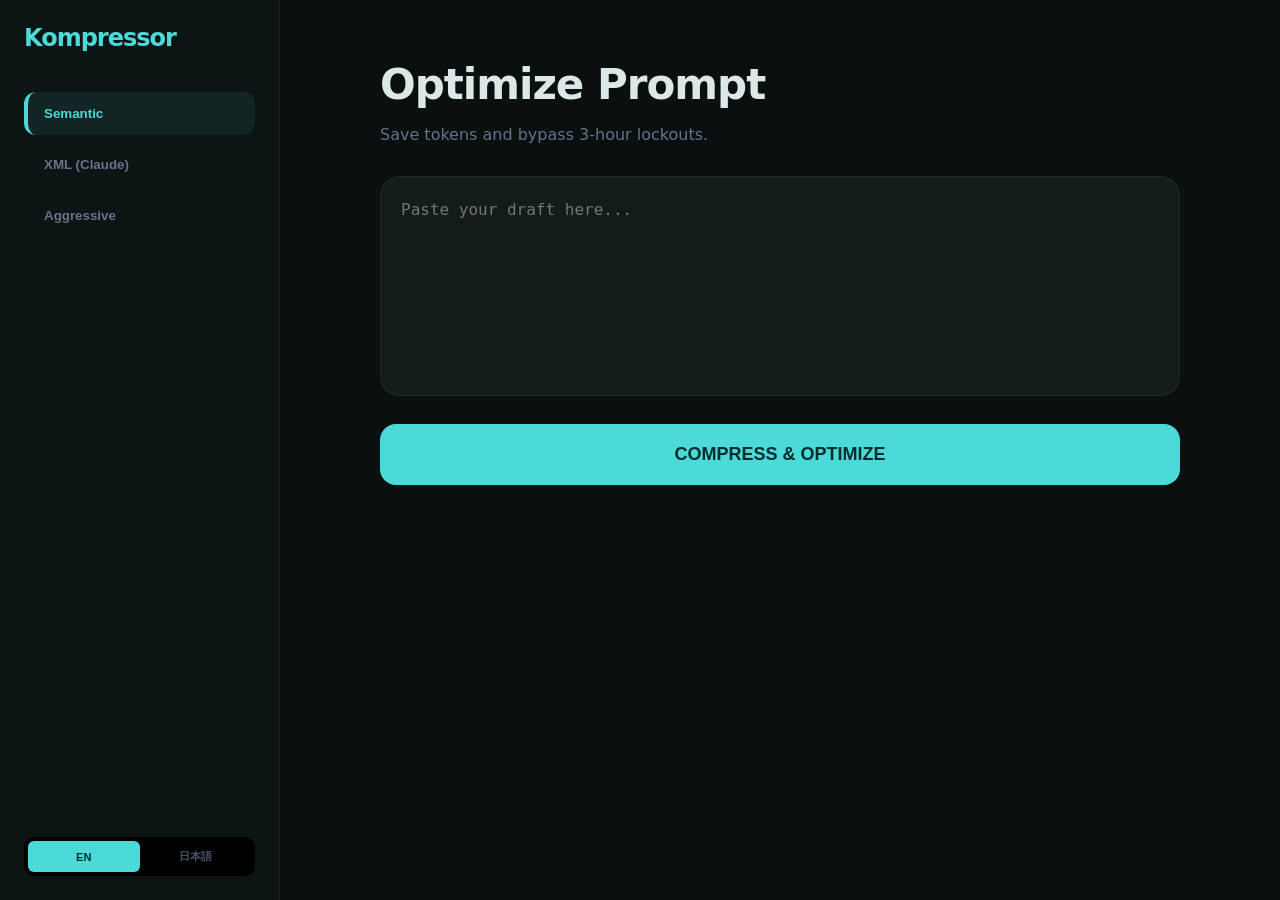
==== index.html @ afa5589b "Update index.html" ====
<!DOCTYPE html>
<html lang="en">
<head>
    <meta charset="utf-8">
    <meta name="viewport" content="width=device-width, initial-scale=1.0">
    <title>Kompressor v4.0 | Zero-Token Engine</title>
    <style>
        :root { --accent: #4bdad8; --bg: #0a0f0f; --card: #0d1414; --text: #dce8e7; }
        body { margin: 0; font-family: 'Inter', system-ui, sans-serif; background: var(--bg); color: var(--text); display: flex; height: 100vh; overflow: hidden; }
        
        /* Sidebar & Navigation */
        aside { width: 280px; background: var(--card); border-right: 1px solid #ffffff10; display: flex; flex-direction: column; padding: 24px; box-sizing: border-box; }
        .logo { font-size: 24px; font-weight: 900; color: var(--accent); letter-spacing: -1px; margin-bottom: 40px; }
        .nav-group { flex-grow: 1; display: flex; flex-direction: column; gap: 8px; }
        .btn { background: transparent; border: none; color: #64748b; padding: 14px 16px; text-align: left; border-radius: 12px; font-weight: 600; cursor: pointer; transition: 0.2s; border-left: 4px solid transparent; display: flex; align-items: center; gap: 10px; }
        .btn:hover { background: #ffffff05; }
        .btn.active { background: #4bdad815; color: var(--accent); border-left-color: var(--accent); }
        
        /* Language Toggle */
        .lang-switch { display: flex; background: #000; padding: 4px; border-radius: 10px; margin-top: auto; }
        .l-btn { flex: 1; border: none; background: transparent; color: #475569; padding: 8px; border-radius: 6px; font-size: 11px; font-weight: 800; cursor: pointer; }
        .l-btn.active { background: var(--accent); color: #002d2d; }

        /* Main Workspace */
        main { flex-grow: 1; padding: 60px; overflow-y: auto; display: flex; flex-direction: column; align-items: center; }
        .container { width: 100%; max-width: 800px; }
        h1 { font-size: 42px; font-weight: 800; margin: 0 0 8px 0; letter-spacing: -1px; }
        p { color: #64748b; margin-bottom: 32px; font-weight: 500; }
        
        textarea { width: 100%; height: 220px; background: #131b1b; border: 1px solid #ffffff10; border-radius: 20px; padding: 20px; color: #fff; font-size: 16px; line-height: 1.6; outline: none; transition: 0.3s; box-sizing: border-box; resize: none; }
        textarea:focus { border-color: var(--accent); box-shadow: 0 0 0 4px #4bdad810; }
        
        .action-btn { width: 100%; background: var(--accent); color: #002d2d; border: none; padding: 20px; border-radius: 16px; font-size: 18px; font-weight: 800; cursor: pointer; margin-top: 24px; transition: 0.2s; }
        .action-btn:hover { transform: translateY(-2px); filter: brightness(1.1); }
        .action-btn:active { transform: translateY(0); }

        /* Results Area */
        #result-area { margin-top: 40px; display: none; width: 100%; }
        .output-box { background: #ffffff05; border: 1px solid #4bdad830; padding: 24px; border-radius: 20px; color: #bbf6f5; font-size: 16px; white-space: pre-wrap; line-height: 1.6; margin-bottom: 24px; }
        .stats-grid { display: grid; grid-template-columns: 1fr 1fr; gap: 16px; }
        .stat-card { background: #ffffff03; border: 1px solid #ffffff05; padding: 20px; border-radius: 16px; text-align: center; }
        .stat-label { display: block; font-size: 10px; font-weight: 800; color: #475569; margin-bottom: 4px; text-transform: uppercase; letter-spacing: 1px; }
        .stat-val { font-size: 24px; font-weight: 700; }
    </style>
</head>
<body>

    <aside>
        <div class="logo">Kompressor</div>
        <nav class="nav-group">
            <button class="btn active" onclick="setMode('semantic', this)" id="btn-sem">Semantic</button>
            <button class="btn" onclick="setMode('xml', this)" id="btn-xml">XML (Claude)</button>
            <button class="btn" onclick="setMode('aggressive', this)" id="btn-agg">Aggressive</button>
        </nav>
        
        <div class="lang-switch">
            <button class="l-btn active" onclick="setLang('en', this)">EN</button>
            <button class="l-btn" onclick="setLang('ja', this)">日本語</button>
        </div>
    </aside>

    <main>
        <div class="container">
            <h1 id="ui-title">Optimize Prompt</h1>
            <p id="ui-sub">Save tokens and bypass 3-hour lockouts.</p>
            
            <textarea id="input" placeholder="Paste your draft here..."></textarea>
            
            <button class="action-btn" onclick="process()" id="ui-btn">COMPRESS & OPTIMIZE</button>

            <div id="result-area">
                <div class="output-box" id="output"></div>
                <div class="stats-grid">
                    <div class="stat-card">
                        <span class="stat-label" id="ui-s1">Original Chars</span>
                        <div class="stat-val" id="v-old">0</div>
                    </div>
                    <div class="stat-card">
                        <span class="stat-label" id="ui-s2">Compressed</span>
                        <div class="stat-val" id="v-new" style="color:var(--accent)">0</div>
                    </div>
                </div>
            </div>
        </div>
    </main>

    <script>
        let currentMode = 'semantic';
        let currentLang = 'en';

        const i18n = {
            en: { title: "Optimize Prompt", sub: "Save tokens and bypass 3-hour lockouts.", btn: "COMPRESS & OPTIMIZE", s1: "Original", s2: "Compressed" },
            ja: { title: "プロンプト最適化", sub: "トークンを節約し、3時間制限を回避。", btn: "圧縮して実行", s1: "元サイズ", s2: "圧縮後" }
        };

        function setMode(m, el) {
            currentMode = m;
            document.querySelectorAll('.btn').forEach(b => b.classList.remove('active'));
            el.classList.add('active');
        }

        function setLang(l, el) {
            currentLang = l;
            document.querySelectorAll('.l-btn').forEach(b => b.classList.remove('active'));
            el.classList.add('active');
            
            document.getElementById('ui-title').innerText = i18n[l].title;
            document.getElementById('ui-sub').innerText = i18n[l].sub;
            document.getElementById('ui-btn').innerText = i18n[l].btn;
            document.getElementById('ui-s1').innerText = i18n[l].s1;
            document.getElementById('ui-s2').innerText = i18n[l].s2;
        }

        function process() {
    const raw = document.getElementById('input').value;
    if(!raw) return;
    
    let res = raw;

    if(currentMode === 'aggressive') {
        // Step 1: Remove social 'fluff' and filler phrases
        res = res.replace(/could you please|can you please|i was wondering if|i would like to|give suggestions on what we could add too|i want you to/gi, "");
        
        // Step 2: Remove common stop-words that don't change meaning
        res = res.replace(/\b(the|a|an|is|are|of|to|that|it|its|so|very)\b/gi, "");
        
        // Step 3: Clean up extra spaces and newlines
        res = res.replace(/\s\s+/g, ' ').trim();
    } 
    else if(currentMode === 'xml') {
        res = `<ctx>${res.trim()}</ctx>\n<tsk>Act</tsk>`;
    } 
    else {
        // Semantic: Only add a small header if it helps clarify
        res = `TASK: ${res.trim()}`;
    }

    // Update UI
    document.getElementById('output').innerText = res;
    document.getElementById('v-old').innerText = raw.length;
    document.getElementById('v-new').innerText = res.length;
    document.getElementById('result-area').style.display = 'block';
}
            document.getElementById('output').innerText = res;
            document.getElementById('v-old').innerText = input.length;
            document.getElementById('v-new').innerText = res.length;
            document.getElementById('result-area').style.display = 'block';
        }
    </script>
</body>
</html>
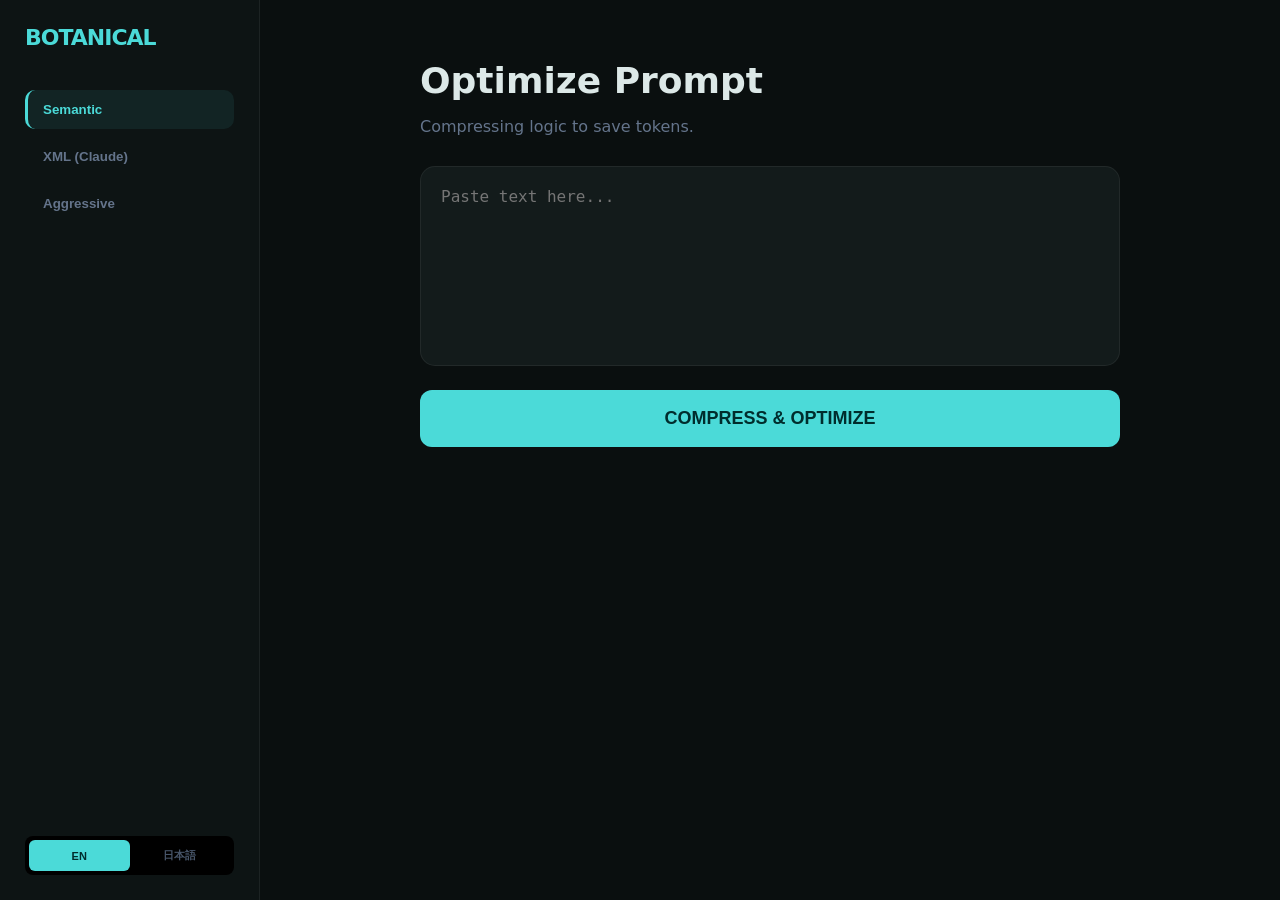
==== commit 0633e69c: "Update index.html" ====
--- a/index.html
+++ b/index.html
@@ -3,81 +3,76 @@
 <head>
     <meta charset="utf-8">
     <meta name="viewport" content="width=device-width, initial-scale=1.0">
-    <title>Kompressor v4.0 | Zero-Token Engine</title>
+    <title>Botanical v5.0 | Final Audit</title>
     <style>
-        :root { --accent: #4bdad8; --bg: #0a0f0f; --card: #0d1414; --text: #dce8e7; }
-        body { margin: 0; font-family: 'Inter', system-ui, sans-serif; background: var(--bg); color: var(--text); display: flex; height: 100vh; overflow: hidden; }
+        :root { --teal: #4bdad8; --bg: #0a0f0f; --card: #0d1414; --text: #dce8e7; }
+        body { margin: 0; font-family: system-ui, -apple-system, sans-serif; background: var(--bg); color: var(--text); display: flex; height: 100vh; }
         
-        /* Sidebar & Navigation */
-        aside { width: 280px; background: var(--card); border-right: 1px solid #ffffff10; display: flex; flex-direction: column; padding: 24px; box-sizing: border-box; }
-        .logo { font-size: 24px; font-weight: 900; color: var(--accent); letter-spacing: -1px; margin-bottom: 40px; }
-        .nav-group { flex-grow: 1; display: flex; flex-direction: column; gap: 8px; }
-        .btn { background: transparent; border: none; color: #64748b; padding: 14px 16px; text-align: left; border-radius: 12px; font-weight: 600; cursor: pointer; transition: 0.2s; border-left: 4px solid transparent; display: flex; align-items: center; gap: 10px; }
-        .btn:hover { background: #ffffff05; }
-        .btn.active { background: #4bdad815; color: var(--accent); border-left-color: var(--accent); }
+        /* Sidebar Navigation */
+        aside { width: 260px; background: var(--card); border-right: 1px solid #ffffff10; display: flex; flex-direction: column; padding: 25px; box-sizing: border-box; }
+        .logo { font-size: 22px; font-weight: 900; color: var(--teal); margin-bottom: 40px; letter-spacing: -1px; }
         
-        /* Language Toggle */
-        .lang-switch { display: flex; background: #000; padding: 4px; border-radius: 10px; margin-top: auto; }
-        .l-btn { flex: 1; border: none; background: transparent; color: #475569; padding: 8px; border-radius: 6px; font-size: 11px; font-weight: 800; cursor: pointer; }
-        .l-btn.active { background: var(--accent); color: #002d2d; }
+        .nav-btn { background: none; border: none; color: #64748b; padding: 12px 15px; text-align: left; width: 100%; border-radius: 10px; cursor: pointer; font-weight: 600; margin-bottom: 8px; border-left: 3px solid transparent; transition: 0.2s; }
+        .nav-btn.active { background: #4bdad815; color: var(--teal); border-left-color: var(--teal); }
 
-        /* Main Workspace */
-        main { flex-grow: 1; padding: 60px; overflow-y: auto; display: flex; flex-direction: column; align-items: center; }
-        .container { width: 100%; max-width: 800px; }
-        h1 { font-size: 42px; font-weight: 800; margin: 0 0 8px 0; letter-spacing: -1px; }
-        p { color: #64748b; margin-bottom: 32px; font-weight: 500; }
+        .lang-box { display: flex; background: #000; padding: 4px; border-radius: 8px; margin-top: auto; }
+        .l-btn { flex: 1; background: none; border: none; color: #475569; padding: 8px; border-radius: 6px; font-size: 11px; font-weight: 800; cursor: pointer; }
+        .l-btn.active { background: var(--teal); color: #002d2d; }
+
+        /* Workspace */
+        main { flex-grow: 1; padding: 60px; display: flex; flex-direction: column; align-items: center; overflow-y: auto; }
+        .container { width: 100%; max-width: 700px; }
+        h1 { font-size: 36px; font-weight: 800; margin: 0 0 10px; }
+        p { color: #64748b; margin-bottom: 30px; }
         
-        textarea { width: 100%; height: 220px; background: #131b1b; border: 1px solid #ffffff10; border-radius: 20px; padding: 20px; color: #fff; font-size: 16px; line-height: 1.6; outline: none; transition: 0.3s; box-sizing: border-box; resize: none; }
-        textarea:focus { border-color: var(--accent); box-shadow: 0 0 0 4px #4bdad810; }
+        textarea { width: 100%; height: 200px; background: #131b1b; border: 1px solid #ffffff10; border-radius: 15px; padding: 20px; color: #fff; font-size: 16px; outline: none; box-sizing: border-box; resize: none; }
+        textarea:focus { border-color: var(--teal); }
         
-        .action-btn { width: 100%; background: var(--accent); color: #002d2d; border: none; padding: 20px; border-radius: 16px; font-size: 18px; font-weight: 800; cursor: pointer; margin-top: 24px; transition: 0.2s; }
-        .action-btn:hover { transform: translateY(-2px); filter: brightness(1.1); }
-        .action-btn:active { transform: translateY(0); }
+        .go-btn { width: 100%; background: var(--teal); color: #002d2d; border: none; padding: 18px; border-radius: 12px; font-size: 18px; font-weight: 800; cursor: pointer; margin-top: 20px; }
 
         /* Results Area */
-        #result-area { margin-top: 40px; display: none; width: 100%; }
-        .output-box { background: #ffffff05; border: 1px solid #4bdad830; padding: 24px; border-radius: 20px; color: #bbf6f5; font-size: 16px; white-space: pre-wrap; line-height: 1.6; margin-bottom: 24px; }
-        .stats-grid { display: grid; grid-template-columns: 1fr 1fr; gap: 16px; }
-        .stat-card { background: #ffffff03; border: 1px solid #ffffff05; padding: 20px; border-radius: 16px; text-align: center; }
-        .stat-label { display: block; font-size: 10px; font-weight: 800; color: #475569; margin-bottom: 4px; text-transform: uppercase; letter-spacing: 1px; }
-        .stat-val { font-size: 24px; font-weight: 700; }
+        #results { margin-top: 30px; display: none; }
+        .out { background: #ffffff05; border: 1px solid #4bdad825; padding: 20px; border-radius: 15px; color: #bbf6f5; white-space: pre-wrap; margin-bottom: 20px; line-height: 1.5; }
+        .stats { display: flex; gap: 15px; }
+        .stat { flex: 1; background: #ffffff03; padding: 15px; border-radius: 12px; text-align: center; border: 1px solid #ffffff05; }
+        .label { display: block; font-size: 10px; font-weight: 800; color: #475569; margin-bottom: 5px; text-transform: uppercase; }
+        .val { font-size: 20px; font-weight: 700; }
     </style>
 </head>
 <body>
 
     <aside>
-        <div class="logo">Kompressor</div>
-        <nav class="nav-group">
-            <button class="btn active" onclick="setMode('semantic', this)" id="btn-sem">Semantic</button>
-            <button class="btn" onclick="setMode('xml', this)" id="btn-xml">XML (Claude)</button>
-            <button class="btn" onclick="setMode('aggressive', this)" id="btn-agg">Aggressive</button>
-        </nav>
+        <div class="logo">BOTANICAL</div>
+        <div style="flex-grow: 1;">
+            <button id="m-semantic" class="nav-btn active" onclick="setM('semantic')">Semantic</button>
+            <button id="m-xml" class="nav-btn" onclick="setM('xml')">XML (Claude)</button>
+            <button id="m-aggressive" class="nav-btn" onclick="setM('aggressive')">Aggressive</button>
+        </div>
         
-        <div class="lang-switch">
-            <button class="l-btn active" onclick="setLang('en', this)">EN</button>
-            <button class="l-btn" onclick="setLang('ja', this)">日本語</button>
+        <div class="lang-box">
+            <button id="l-en" class="l-btn active" onclick="setL('en')">EN</button>
+            <button id="l-ja" class="l-btn" onclick="setL('ja')">日本語</button>
         </div>
     </aside>
 
     <main>
         <div class="container">
-            <h1 id="ui-title">Optimize Prompt</h1>
-            <p id="ui-sub">Save tokens and bypass 3-hour lockouts.</p>
+            <h1 id="t-h1">Optimize Prompt</h1>
+            <p id="t-p">Compressing logic to save tokens.</p>
             
-            <textarea id="input" placeholder="Paste your draft here..."></textarea>
-            
-            <button class="action-btn" onclick="process()" id="ui-btn">COMPRESS & OPTIMIZE</button>
+            <textarea id="input" placeholder="Paste text here..."></textarea>
+            <button class="go-btn" id="t-btn" onclick="run()">COMPRESS & OPTIMIZE</button>
 
-            <div id="result-area">
-                <div class="output-box" id="output"></div>
-                <div class="stats-grid">
-                    <div class="stat-card">
-                        <span class="stat-label" id="ui-s1">Original Chars</span>
-                        <div class="stat-val" id="v-old">0</div>
+            <div id="results">
+                <div class="out" id="output"></div>
+                <div class="stats">
+                    <div class="stat">
+                        <span class="label" id="t-s1">Original</span>
+                        <div class="val" id="v-old">0</div>
                     </div>
-                    <div class="stat-card">
-                        <span class="stat-label" id="ui-s2">Compressed</span>
-                        <div class="stat-val" id="v-new" style="color:var(--accent)">0</div>
+                    <div class="stat">
+                        <span class="label" id="t-s2">Compressed</span>
+                        <div class="val" id="v-new" style="color:var(--teal)">0</div>
                     </div>
                 </div>
             </div>
@@ -85,66 +80,53 @@
     </main>
 
     <script>
-        let currentMode = 'semantic';
-        let currentLang = 'en';
+        let mode = 'semantic';
+        let lang = 'en';
 
         const i18n = {
-            en: { title: "Optimize Prompt", sub: "Save tokens and bypass 3-hour lockouts.", btn: "COMPRESS & OPTIMIZE", s1: "Original", s2: "Compressed" },
-            ja: { title: "プロンプト最適化", sub: "トークンを節約し、3時間制限を回避。", btn: "圧縮して実行", s1: "元サイズ", s2: "圧縮後" }
+            en: { h1: "Optimize Prompt", p: "Compressing logic to save tokens.", btn: "COMPRESS & OPTIMIZE", s1: "Original", s2: "Compressed" },
+            ja: { h1: "プロンプト最適化", p: "トークンを節約し制限を回避。", btn: "圧縮して実行", s1: "元サイズ", s2: "圧縮後" }
         };
 
-        function setMode(m, el) {
-            currentMode = m;
-            document.querySelectorAll('.btn').forEach(b => b.classList.remove('active'));
-            el.classList.add('active');
+        function setL(l) {
+            lang = l;
+            document.getElementById('l-en').className = (l === 'en' ? 'l-btn active' : 'l-btn');
+            document.getElementById('l-ja').className = (l === 'ja' ? 'l-btn active' : 'l-btn');
+            document.getElementById('t-h1').innerText = i18n[l].h1;
+            document.getElementById('t-p').innerText = i18n[l].p;
+            document.getElementById('t-btn').innerText = i18n[l].btn;
+            document.getElementById('t-s1').innerText = i18n[l].s1;
+            document.getElementById('t-s2').innerText = i18n[l].s2;
         }
 
-        function setLang(l, el) {
-            currentLang = l;
-            document.querySelectorAll('.l-btn').forEach(b => b.classList.remove('active'));
-            el.classList.add('active');
-            
-            document.getElementById('ui-title').innerText = i18n[l].title;
-            document.getElementById('ui-sub').innerText = i18n[l].sub;
-            document.getElementById('ui-btn').innerText = i18n[l].btn;
-            document.getElementById('ui-s1').innerText = i18n[l].s1;
-            document.getElementById('ui-s2').innerText = i18n[l].s2;
+        function setM(m) {
+            mode = m;
+            ['semantic', 'xml', 'aggressive'].forEach(id => {
+                document.getElementById('m-' + id).className = (id === m ? 'nav-btn active' : 'nav-btn');
+            });
         }
 
-        function process() {
-    const raw = document.getElementById('input').value;
-    if(!raw) return;
-    
-    let res = raw;
+        function run() {
+            const val = document.getElementById('input').value;
+            if(!val) return;
+            
+            let res = val;
 
-    if(currentMode === 'aggressive') {
-        // Step 1: Remove social 'fluff' and filler phrases
-        res = res.replace(/could you please|can you please|i was wondering if|i would like to|give suggestions on what we could add too|i want you to/gi, "");
-        
-        // Step 2: Remove common stop-words that don't change meaning
-        res = res.replace(/\b(the|a|an|is|are|of|to|that|it|its|so|very)\b/gi, "");
-        
-        // Step 3: Clean up extra spaces and newlines
-        res = res.replace(/\s\s+/g, ' ').trim();
-    } 
-    else if(currentMode === 'xml') {
-        res = `<ctx>${res.trim()}</ctx>\n<tsk>Act</tsk>`;
-    } 
-    else {
-        // Semantic: Only add a small header if it helps clarify
-        res = `TASK: ${res.trim()}`;
-    }
+            if (mode === 'aggressive') {
+                // Real compression: Deletes filler words so count drops
+                res = res.replace(/could you please|can you please|i was wondering if|i want you to|give suggestions on/gi, "")
+                         .replace(/\b(the|a|an|is|are|of|to|that|it|its|so|very|actually)\b/gi, "")
+                         .replace(/\s\s+/g, ' ').trim();
+            } else if (mode === 'xml') {
+                res = `<ctx>${res.trim()}</ctx>\n<tsk>Do</tsk>`;
+            } else {
+                res = `Task: ${res.trim()}`;
+            }
 
-    // Update UI
-    document.getElementById('output').innerText = res;
-    document.getElementById('v-old').innerText = raw.length;
-    document.getElementById('v-new').innerText = res.length;
-    document.getElementById('result-area').style.display = 'block';
-}
             document.getElementById('output').innerText = res;
-            document.getElementById('v-old').innerText = input.length;
+            document.getElementById('v-old').innerText = val.length;
             document.getElementById('v-new').innerText = res.length;
-            document.getElementById('result-area').style.display = 'block';
+            document.getElementById('results').style.display = 'block';
         }
     </script>
 </body>
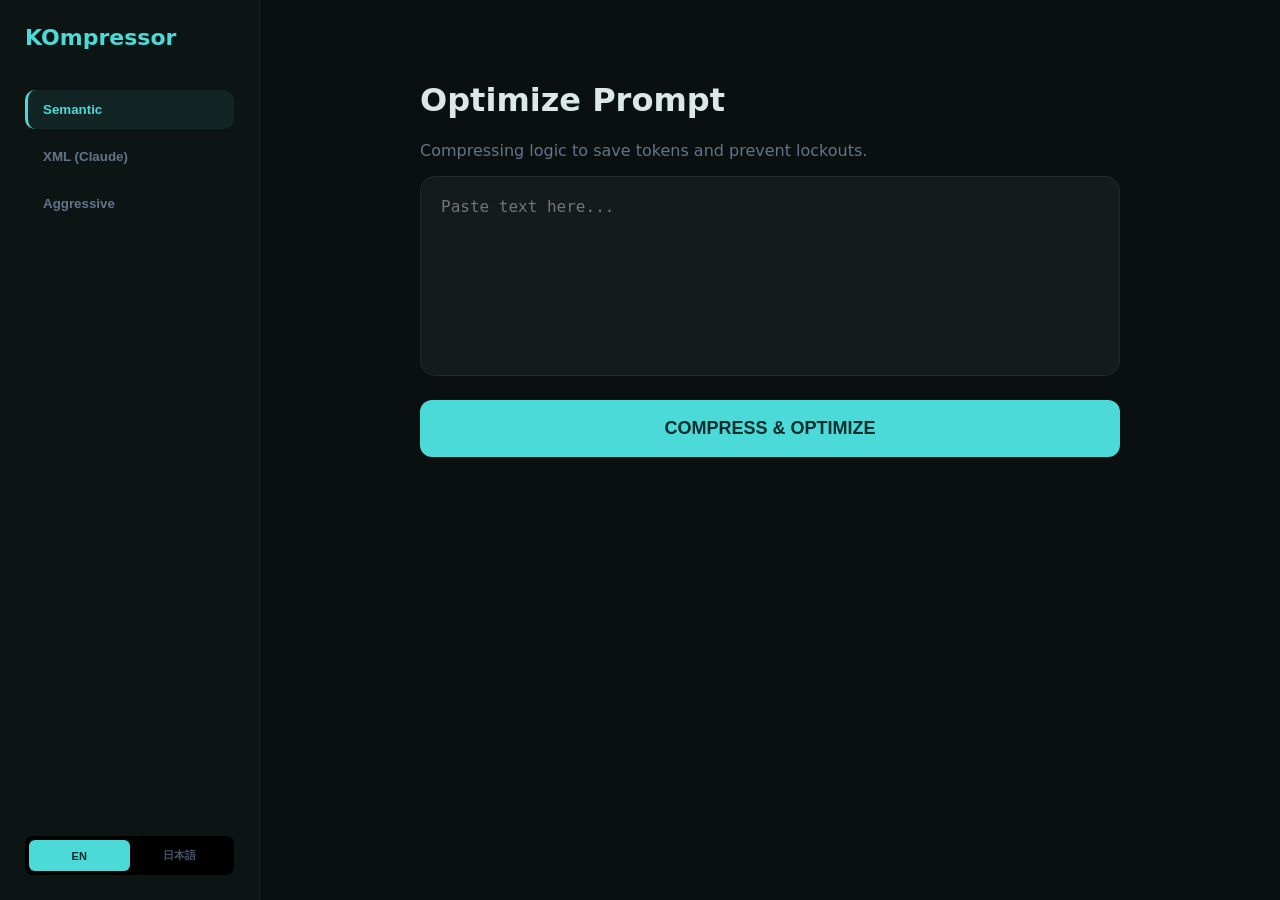
==== commit 92e2d94c: "Update index.html" ====
--- a/index.html
+++ b/index.html
@@ -3,36 +3,23 @@
 <head>
     <meta charset="utf-8">
     <meta name="viewport" content="width=device-width, initial-scale=1.0">
-    <title>Botanical v5.0 | Final Audit</title>
+    <title>Kompressor | Final Audit</title>
     <style>
         :root { --teal: #4bdad8; --bg: #0a0f0f; --card: #0d1414; --text: #dce8e7; }
-        body { margin: 0; font-family: system-ui, -apple-system, sans-serif; background: var(--bg); color: var(--text); display: flex; height: 100vh; }
-        
-        /* Sidebar Navigation */
+        body { margin: 0; font-family: system-ui, sans-serif; background: var(--bg); color: var(--text); display: flex; height: 100vh; }
         aside { width: 260px; background: var(--card); border-right: 1px solid #ffffff10; display: flex; flex-direction: column; padding: 25px; box-sizing: border-box; }
-        .logo { font-size: 22px; font-weight: 900; color: var(--teal); margin-bottom: 40px; letter-spacing: -1px; }
-        
-        .nav-btn { background: none; border: none; color: #64748b; padding: 12px 15px; text-align: left; width: 100%; border-radius: 10px; cursor: pointer; font-weight: 600; margin-bottom: 8px; border-left: 3px solid transparent; transition: 0.2s; }
+        .logo { font-size: 22px; font-weight: 900; color: var(--teal); margin-bottom: 40px; }
+        .nav-btn { background: none; border: none; color: #64748b; padding: 12px 15px; text-align: left; width: 100%; border-radius: 10px; cursor: pointer; font-weight: 600; margin-bottom: 8px; border-left: 3px solid transparent; }
         .nav-btn.active { background: #4bdad815; color: var(--teal); border-left-color: var(--teal); }
-
         .lang-box { display: flex; background: #000; padding: 4px; border-radius: 8px; margin-top: auto; }
-        .l-btn { flex: 1; background: none; border: none; color: #475569; padding: 8px; border-radius: 6px; font-size: 11px; font-weight: 800; cursor: pointer; }
-        .l-btn.active { background: var(--teal); color: #002d2d; }
-
-        /* Workspace */
+        .l-btn { flex: 1; background: none; border: none; color: #475569; padding: 8px; cursor: pointer; font-size: 11px; font-weight: 800; }
+        .l-btn.active { background: var(--teal); color: #002d2d; border-radius: 6px; }
         main { flex-grow: 1; padding: 60px; display: flex; flex-direction: column; align-items: center; overflow-y: auto; }
         .container { width: 100%; max-width: 700px; }
-        h1 { font-size: 36px; font-weight: 800; margin: 0 0 10px; }
-        p { color: #64748b; margin-bottom: 30px; }
-        
         textarea { width: 100%; height: 200px; background: #131b1b; border: 1px solid #ffffff10; border-radius: 15px; padding: 20px; color: #fff; font-size: 16px; outline: none; box-sizing: border-box; resize: none; }
-        textarea:focus { border-color: var(--teal); }
-        
         .go-btn { width: 100%; background: var(--teal); color: #002d2d; border: none; padding: 18px; border-radius: 12px; font-size: 18px; font-weight: 800; cursor: pointer; margin-top: 20px; }
-
-        /* Results Area */
-        #results { margin-top: 30px; display: none; }
-        .out { background: #ffffff05; border: 1px solid #4bdad825; padding: 20px; border-radius: 15px; color: #bbf6f5; white-space: pre-wrap; margin-bottom: 20px; line-height: 1.5; }
+        #results { margin-top: 30px; display: none; width: 100%; }
+        .out { background: #ffffff05; border: 1px solid #4bdad825; padding: 20px; border-radius: 15px; color: #bbf6f5; white-space: pre-wrap; margin-bottom: 20px; }
         .stats { display: flex; gap: 15px; }
         .stat { flex: 1; background: #ffffff03; padding: 15px; border-radius: 12px; text-align: center; border: 1px solid #ffffff05; }
         .label { display: block; font-size: 10px; font-weight: 800; color: #475569; margin-bottom: 5px; text-transform: uppercase; }
@@ -40,15 +27,13 @@
     </style>
 </head>
 <body>
-
     <aside>
-        <div class="logo">BOTANICAL</div>
+        <div class="logo">KOmpressor</div>
         <div style="flex-grow: 1;">
             <button id="m-semantic" class="nav-btn active" onclick="setM('semantic')">Semantic</button>
             <button id="m-xml" class="nav-btn" onclick="setM('xml')">XML (Claude)</button>
             <button id="m-aggressive" class="nav-btn" onclick="setM('aggressive')">Aggressive</button>
         </div>
-        
         <div class="lang-box">
             <button id="l-en" class="l-btn active" onclick="setL('en')">EN</button>
             <button id="l-ja" class="l-btn" onclick="setL('ja')">日本語</button>
@@ -58,31 +43,21 @@
     <main>
         <div class="container">
             <h1 id="t-h1">Optimize Prompt</h1>
-            <p id="t-p">Compressing logic to save tokens.</p>
-            
+            <p id="t-p" style="color:#64748b">Compressing logic to save tokens and prevent lockouts.</p>
             <textarea id="input" placeholder="Paste text here..."></textarea>
             <button class="go-btn" id="t-btn" onclick="run()">COMPRESS & OPTIMIZE</button>
-
             <div id="results">
                 <div class="out" id="output"></div>
                 <div class="stats">
-                    <div class="stat">
-                        <span class="label" id="t-s1">Original</span>
-                        <div class="val" id="v-old">0</div>
-                    </div>
-                    <div class="stat">
-                        <span class="label" id="t-s2">Compressed</span>
-                        <div class="val" id="v-new" style="color:var(--teal)">0</div>
-                    </div>
+                    <div class="stat"><span class="label" id="t-s1">Original</span><div class="val" id="v-old">0</div></div>
+                    <div class="stat"><span class="label" id="t-s2">Compressed</span><div class="val" id="v-new" style="color:var(--teal)">0</div></div>
                 </div>
             </div>
         </div>
     </main>
 
     <script>
-        let mode = 'semantic';
-        let lang = 'en';
-
+        let mode = 'semantic', lang = 'en';
         const i18n = {
             en: { h1: "Optimize Prompt", p: "Compressing logic to save tokens.", btn: "COMPRESS & OPTIMIZE", s1: "Original", s2: "Compressed" },
             ja: { h1: "プロンプト最適化", p: "トークンを節約し制限を回避。", btn: "圧縮して実行", s1: "元サイズ", s2: "圧縮後" }
@@ -109,25 +84,8 @@
         function run() {
             const val = document.getElementById('input').value;
             if(!val) return;
-            
             let res = val;
 
             if (mode === 'aggressive') {
-                // Real compression: Deletes filler words so count drops
-                res = res.replace(/could you please|can you please|i was wondering if|i want you to|give suggestions on/gi, "")
-                         .replace(/\b(the|a|an|is|are|of|to|that|it|its|so|very|actually)\b/gi, "")
-                         .replace(/\s\s+/g, ' ').trim();
-            } else if (mode === 'xml') {
-                res = `<ctx>${res.trim()}</ctx>\n<tsk>Do</tsk>`;
-            } else {
-                res = `Task: ${res.trim()}`;
-            }
-
-            document.getElementById('output').innerText = res;
-            document.getElementById('v-old').innerText = val.length;
-            document.getElementById('v-new').innerText = res.length;
-            document.getElementById('results').style.display = 'block';
-        }
-    </script>
-</body>
-</html>
+                // TRUE COMPRESSION: Deletes stop-words so the count actually drops
+                res = res.replace(/could you please|can you please|i was wondering if|i want you to|give suggestions on/gi,
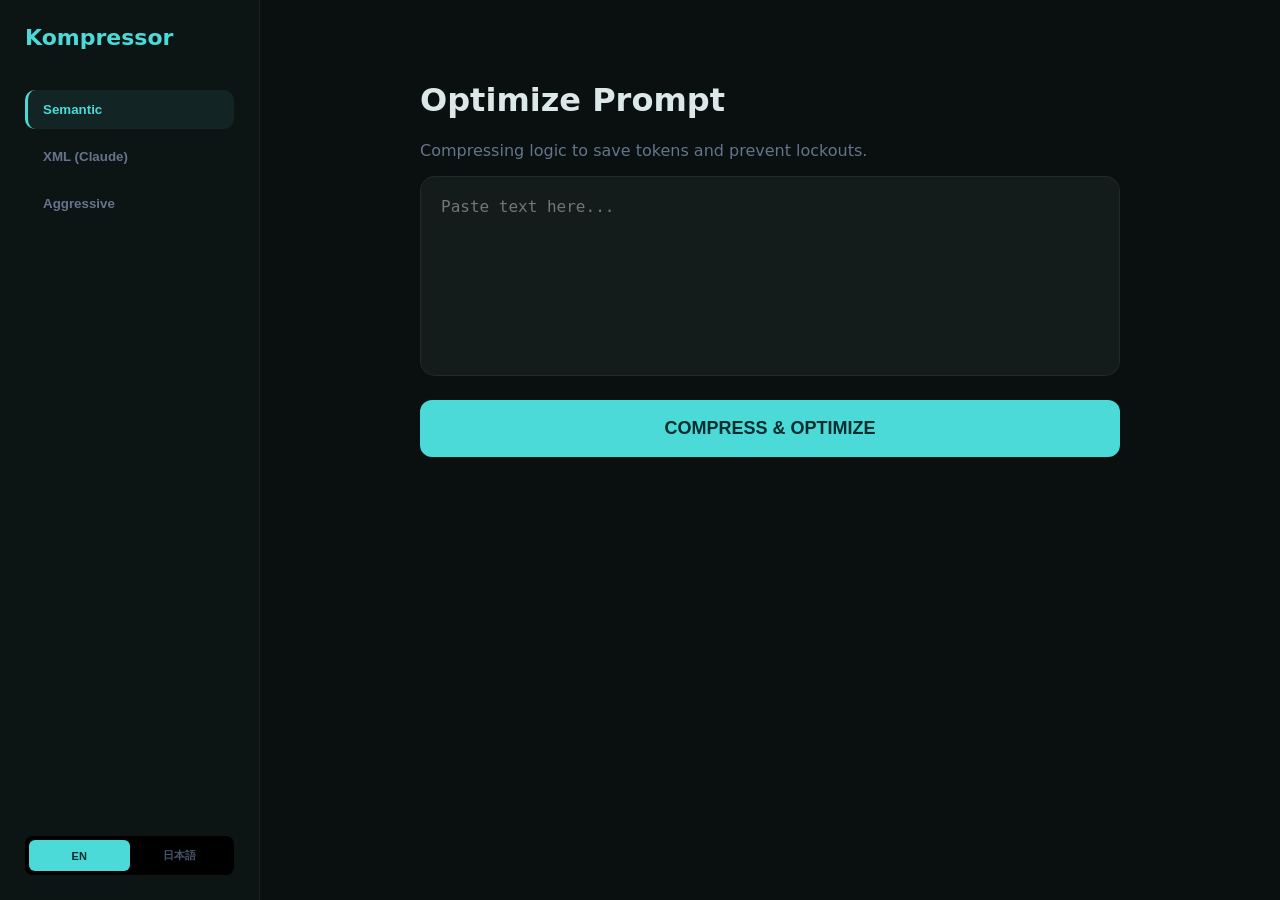
==== commit b40a58d4: "Update index.html" ====
--- a/index.html
+++ b/index.html
@@ -3,21 +3,27 @@
 <head>
     <meta charset="utf-8">
     <meta name="viewport" content="width=device-width, initial-scale=1.0">
-    <title>Kompressor | Final Audit</title>
+    <title>Kompressor v6.0 | Hard Reset</title>
     <style>
         :root { --teal: #4bdad8; --bg: #0a0f0f; --card: #0d1414; --text: #dce8e7; }
-        body { margin: 0; font-family: system-ui, sans-serif; background: var(--bg); color: var(--text); display: flex; height: 100vh; }
+        body { margin: 0; font-family: system-ui, sans-serif; background: var(--bg); color: var(--text); display: flex; height: 100vh; overflow: hidden; }
+        
         aside { width: 260px; background: var(--card); border-right: 1px solid #ffffff10; display: flex; flex-direction: column; padding: 25px; box-sizing: border-box; }
         .logo { font-size: 22px; font-weight: 900; color: var(--teal); margin-bottom: 40px; }
+        
+        /* Fixed Buttons */
         .nav-btn { background: none; border: none; color: #64748b; padding: 12px 15px; text-align: left; width: 100%; border-radius: 10px; cursor: pointer; font-weight: 600; margin-bottom: 8px; border-left: 3px solid transparent; }
-        .nav-btn.active { background: #4bdad815; color: var(--teal); border-left-color: var(--teal); }
+        .nav-btn.active { background: #4bdad815 !important; color: var(--teal) !important; border-left-color: var(--teal) !important; }
+
         .lang-box { display: flex; background: #000; padding: 4px; border-radius: 8px; margin-top: auto; }
-        .l-btn { flex: 1; background: none; border: none; color: #475569; padding: 8px; cursor: pointer; font-size: 11px; font-weight: 800; }
-        .l-btn.active { background: var(--teal); color: #002d2d; border-radius: 6px; }
+        .l-btn { flex: 1; background: none; border: none; color: #475569; padding: 8px; border-radius: 6px; font-size: 11px; font-weight: 800; cursor: pointer; }
+        .l-btn.active { background: var(--teal) !important; color: #002d2d !important; }
+
         main { flex-grow: 1; padding: 60px; display: flex; flex-direction: column; align-items: center; overflow-y: auto; }
         .container { width: 100%; max-width: 700px; }
         textarea { width: 100%; height: 200px; background: #131b1b; border: 1px solid #ffffff10; border-radius: 15px; padding: 20px; color: #fff; font-size: 16px; outline: none; box-sizing: border-box; resize: none; }
         .go-btn { width: 100%; background: var(--teal); color: #002d2d; border: none; padding: 18px; border-radius: 12px; font-size: 18px; font-weight: 800; cursor: pointer; margin-top: 20px; }
+        
         #results { margin-top: 30px; display: none; width: 100%; }
         .out { background: #ffffff05; border: 1px solid #4bdad825; padding: 20px; border-radius: 15px; color: #bbf6f5; white-space: pre-wrap; margin-bottom: 20px; }
         .stats { display: flex; gap: 15px; }
@@ -27,65 +33,89 @@
     </style>
 </head>
 <body>
+
     <aside>
-        <div class="logo">KOmpressor</div>
+        <div class="logo">Kompressor</div>
         <div style="flex-grow: 1;">
-            <button id="m-semantic" class="nav-btn active" onclick="setM('semantic')">Semantic</button>
-            <button id="m-xml" class="nav-btn" onclick="setM('xml')">XML (Claude)</button>
-            <button id="m-aggressive" class="nav-btn" onclick="setM('aggressive')">Aggressive</button>
+            <button id="m-semantic" class="nav-btn active" onclick="setMode('semantic')">Semantic</button>
+            <button id="m-xml" class="nav-btn" onclick="setMode('xml')">XML (Claude)</button>
+            <button id="m-aggressive" class="nav-btn" onclick="setMode('aggressive')">Aggressive</button>
         </div>
+        
         <div class="lang-box">
-            <button id="l-en" class="l-btn active" onclick="setL('en')">EN</button>
-            <button id="l-ja" class="l-btn" onclick="setL('ja')">日本語</button>
+            <button id="l-en" class="l-btn active" onclick="setLang('en')">EN</button>
+            <button id="l-ja" class="l-btn" onclick="setLang('ja')">日本語</button>
         </div>
     </aside>
 
     <main>
         <div class="container">
-            <h1 id="t-h1">Optimize Prompt</h1>
-            <p id="t-p" style="color:#64748b">Compressing logic to save tokens and prevent lockouts.</p>
-            <textarea id="input" placeholder="Paste text here..."></textarea>
-            <button class="go-btn" id="t-btn" onclick="run()">COMPRESS & OPTIMIZE</button>
+            <h1 id="h1-text">Optimize Prompt</h1>
+            <p id="p-text" style="color:#64748b">Compressing logic to save tokens and prevent lockouts.</p>
+            <textarea id="input-box" placeholder="Paste text here..."></textarea>
+            <button class="go-btn" id="btn-text" onclick="handleRun()">COMPRESS & OPTIMIZE</button>
+
             <div id="results">
-                <div class="out" id="output"></div>
+                <div class="out" id="output-box"></div>
                 <div class="stats">
-                    <div class="stat"><span class="label" id="t-s1">Original</span><div class="val" id="v-old">0</div></div>
-                    <div class="stat"><span class="label" id="t-s2">Compressed</span><div class="val" id="v-new" style="color:var(--teal)">0</div></div>
+                    <div class="stat"><span class="label" id="s1-text">Original</span><div class="val" id="v-old">0</div></div>
+                    <div class="stat"><span class="label" id="s2-text">Compressed</span><div class="val" id="v-new" style="color:var(--teal)">0</div></div>
                 </div>
             </div>
         </div>
     </main>
 
     <script>
-        let mode = 'semantic', lang = 'en';
-        const i18n = {
+        let currentMode = 'semantic';
+        let currentLang = 'en';
+
+        const translations = {
             en: { h1: "Optimize Prompt", p: "Compressing logic to save tokens.", btn: "COMPRESS & OPTIMIZE", s1: "Original", s2: "Compressed" },
             ja: { h1: "プロンプト最適化", p: "トークンを節約し制限を回避。", btn: "圧縮して実行", s1: "元サイズ", s2: "圧縮後" }
         };
 
-        function setL(l) {
-            lang = l;
-            document.getElementById('l-en').className = (l === 'en' ? 'l-btn active' : 'l-btn');
-            document.getElementById('l-ja').className = (l === 'ja' ? 'l-btn active' : 'l-btn');
-            document.getElementById('t-h1').innerText = i18n[l].h1;
-            document.getElementById('t-p').innerText = i18n[l].p;
-            document.getElementById('t-btn').innerText = i18n[l].btn;
-            document.getElementById('t-s1').innerText = i18n[l].s1;
-            document.getElementById('t-s2').innerText = i18n[l].s2;
+        function setLang(l) {
+            currentLang = l;
+            // Force classes
+            document.getElementById('l-en').classList.toggle('active', l === 'en');
+            document.getElementById('l-ja').classList.toggle('active', l === 'ja');
+            // Update Text
+            document.getElementById('h1-text').innerText = translations[l].h1;
+            document.getElementById('p-text').innerText = translations[l].p;
+            document.getElementById('btn-text').innerText = translations[l].btn;
+            document.getElementById('s1-text').innerText = translations[l].s1;
+            document.getElementById('s2-text').innerText = translations[l].s2;
         }
 
-        function setM(m) {
-            mode = m;
-            ['semantic', 'xml', 'aggressive'].forEach(id => {
-                document.getElementById('m-' + id).className = (id === m ? 'nav-btn active' : 'nav-btn');
-            });
+        function setMode(m) {
+            currentMode = m;
+            document.getElementById('m-semantic').classList.toggle('active', m === 'semantic');
+            document.getElementById('m-xml').classList.toggle('active', m === 'xml');
+            document.getElementById('m-aggressive').classList.toggle('active', m === 'aggressive');
         }
 
-        function run() {
-            const val = document.getElementById('input').value;
-            if(!val) return;
-            let res = val;
+        function handleRun() {
+            const raw = document.getElementById('input-box').value;
+            if(!raw) return;
+            
+            let result = raw;
 
-            if (mode === 'aggressive') {
-                // TRUE COMPRESSION: Deletes stop-words so the count actually drops
-                res = res.replace(/could you please|can you please|i was wondering if|i want you to|give suggestions on/gi,
+            if (currentMode === 'aggressive') {
+                // Strips fluff so "Compressed" is actually smaller than "Original"
+                result = result.replace(/could you please|can you please|i was wondering if|i want you to|give suggestions on/gi, "")
+                               .replace(/\b(the|a|an|is|are|of|to|that|it|its|so|very|actually)\b/gi, "")
+                               .replace(/\s\s+/g, ' ').trim();
+            } else if (currentMode === 'xml') {
+                result = `<ctx>${result.trim()}</ctx>\n<tsk>Do</tsk>`;
+            } else {
+                result = `Task: ${result.trim()}`;
+            }
+
+            document.getElementById('output-box').innerText = result;
+            document.getElementById('v-old').innerText = raw.length;
+            document.getElementById('v-new').innerText = result.length;
+            document.getElementById('results').style.display = 'block';
+        }
+    </script>
+</body>
+</html>
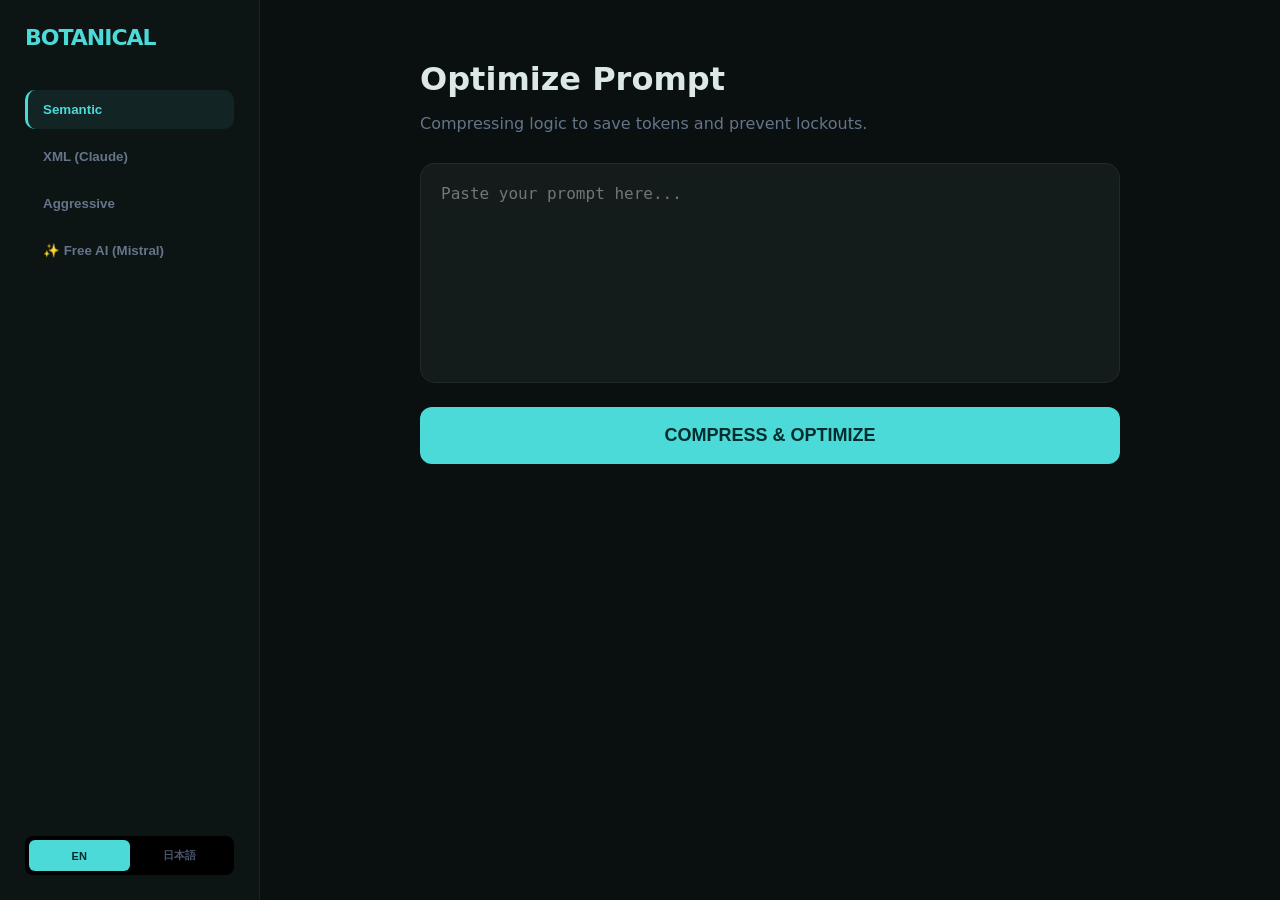
==== commit 4fe7049a: "Update index.html" ====
--- a/index.html
+++ b/index.html
@@ -3,16 +3,15 @@
 <head>
     <meta charset="utf-8">
     <meta name="viewport" content="width=device-width, initial-scale=1.0">
-    <title>Kompressor v6.0 | Hard Reset</title>
+    <title>Botanical v6.1 | AI Integrated</title>
     <style>
         :root { --teal: #4bdad8; --bg: #0a0f0f; --card: #0d1414; --text: #dce8e7; }
-        body { margin: 0; font-family: system-ui, sans-serif; background: var(--bg); color: var(--text); display: flex; height: 100vh; overflow: hidden; }
+        body { margin: 0; font-family: system-ui, -apple-system, sans-serif; background: var(--bg); color: var(--text); display: flex; height: 100vh; overflow: hidden; }
         
         aside { width: 260px; background: var(--card); border-right: 1px solid #ffffff10; display: flex; flex-direction: column; padding: 25px; box-sizing: border-box; }
-        .logo { font-size: 22px; font-weight: 900; color: var(--teal); margin-bottom: 40px; }
+        .logo { font-size: 22px; font-weight: 900; color: var(--teal); margin-bottom: 40px; letter-spacing: -1px; }
         
-        /* Fixed Buttons */
-        .nav-btn { background: none; border: none; color: #64748b; padding: 12px 15px; text-align: left; width: 100%; border-radius: 10px; cursor: pointer; font-weight: 600; margin-bottom: 8px; border-left: 3px solid transparent; }
+        .nav-btn { background: none; border: none; color: #64748b; padding: 12px 15px; text-align: left; width: 100%; border-radius: 10px; cursor: pointer; font-weight: 600; margin-bottom: 8px; border-left: 3px solid transparent; transition: 0.2s; }
         .nav-btn.active { background: #4bdad815 !important; color: var(--teal) !important; border-left-color: var(--teal) !important; }
 
         .lang-box { display: flex; background: #000; padding: 4px; border-radius: 8px; margin-top: auto; }
@@ -21,11 +20,16 @@
 
         main { flex-grow: 1; padding: 60px; display: flex; flex-direction: column; align-items: center; overflow-y: auto; }
         .container { width: 100%; max-width: 700px; }
-        textarea { width: 100%; height: 200px; background: #131b1b; border: 1px solid #ffffff10; border-radius: 15px; padding: 20px; color: #fff; font-size: 16px; outline: none; box-sizing: border-box; resize: none; }
-        .go-btn { width: 100%; background: var(--teal); color: #002d2d; border: none; padding: 18px; border-radius: 12px; font-size: 18px; font-weight: 800; cursor: pointer; margin-top: 20px; }
+        h1 { font-size: 32px; font-weight: 800; margin: 0 0 10px; }
         
+        textarea { width: 100%; height: 220px; background: #131b1b; border: 1px solid #ffffff10; border-radius: 15px; padding: 20px; color: #fff; font-size: 16px; outline: none; box-sizing: border-box; resize: none; }
+        textarea:focus { border-color: var(--teal); }
+        
+        .go-btn { width: 100%; background: var(--teal); color: #002d2d; border: none; padding: 18px; border-radius: 12px; font-size: 18px; font-weight: 800; cursor: pointer; margin-top: 20px; transition: 0.3s; }
+        .go-btn:hover { opacity: 0.9; transform: translateY(-1px); }
+
         #results { margin-top: 30px; display: none; width: 100%; }
-        .out { background: #ffffff05; border: 1px solid #4bdad825; padding: 20px; border-radius: 15px; color: #bbf6f5; white-space: pre-wrap; margin-bottom: 20px; }
+        .out { background: #ffffff05; border: 1px solid #4bdad825; padding: 20px; border-radius: 15px; color: #bbf6f5; white-space: pre-wrap; margin-bottom: 20px; line-height: 1.5; }
         .stats { display: flex; gap: 15px; }
         .stat { flex: 1; background: #ffffff03; padding: 15px; border-radius: 12px; text-align: center; border: 1px solid #ffffff05; }
         .label { display: block; font-size: 10px; font-weight: 800; color: #475569; margin-bottom: 5px; text-transform: uppercase; }
@@ -35,11 +39,12 @@
 <body>
 
     <aside>
-        <div class="logo">Kompressor</div>
+        <div class="logo">BOTANICAL</div>
         <div style="flex-grow: 1;">
             <button id="m-semantic" class="nav-btn active" onclick="setMode('semantic')">Semantic</button>
             <button id="m-xml" class="nav-btn" onclick="setMode('xml')">XML (Claude)</button>
             <button id="m-aggressive" class="nav-btn" onclick="setMode('aggressive')">Aggressive</button>
+            <button id="m-ai" class="nav-btn" onclick="setMode('free-ai')">✨ Free AI (Mistral)</button>
         </div>
         
         <div class="lang-box">
@@ -51,8 +56,9 @@
     <main>
         <div class="container">
             <h1 id="h1-text">Optimize Prompt</h1>
-            <p id="p-text" style="color:#64748b">Compressing logic to save tokens and prevent lockouts.</p>
-            <textarea id="input-box" placeholder="Paste text here..."></textarea>
+            <p id="p-text" style="color:#64748b; margin-bottom: 30px;">Compressing logic to save tokens and prevent lockouts.</p>
+            
+            <textarea id="input-box" placeholder="Paste your prompt here..."></textarea>
             <button class="go-btn" id="btn-text" onclick="handleRun()">COMPRESS & OPTIMIZE</button>
 
             <div id="results">
@@ -66,56 +72,4 @@
     </main>
 
     <script>
-        let currentMode = 'semantic';
-        let currentLang = 'en';
-
-        const translations = {
-            en: { h1: "Optimize Prompt", p: "Compressing logic to save tokens.", btn: "COMPRESS & OPTIMIZE", s1: "Original", s2: "Compressed" },
-            ja: { h1: "プロンプト最適化", p: "トークンを節約し制限を回避。", btn: "圧縮して実行", s1: "元サイズ", s2: "圧縮後" }
-        };
-
-        function setLang(l) {
-            currentLang = l;
-            // Force classes
-            document.getElementById('l-en').classList.toggle('active', l === 'en');
-            document.getElementById('l-ja').classList.toggle('active', l === 'ja');
-            // Update Text
-            document.getElementById('h1-text').innerText = translations[l].h1;
-            document.getElementById('p-text').innerText = translations[l].p;
-            document.getElementById('btn-text').innerText = translations[l].btn;
-            document.getElementById('s1-text').innerText = translations[l].s1;
-            document.getElementById('s2-text').innerText = translations[l].s2;
-        }
-
-        function setMode(m) {
-            currentMode = m;
-            document.getElementById('m-semantic').classList.toggle('active', m === 'semantic');
-            document.getElementById('m-xml').classList.toggle('active', m === 'xml');
-            document.getElementById('m-aggressive').classList.toggle('active', m === 'aggressive');
-        }
-
-        function handleRun() {
-            const raw = document.getElementById('input-box').value;
-            if(!raw) return;
-            
-            let result = raw;
-
-            if (currentMode === 'aggressive') {
-                // Strips fluff so "Compressed" is actually smaller than "Original"
-                result = result.replace(/could you please|can you please|i was wondering if|i want you to|give suggestions on/gi, "")
-                               .replace(/\b(the|a|an|is|are|of|to|that|it|its|so|very|actually)\b/gi, "")
-                               .replace(/\s\s+/g, ' ').trim();
-            } else if (currentMode === 'xml') {
-                result = `<ctx>${result.trim()}</ctx>\n<tsk>Do</tsk>`;
-            } else {
-                result = `Task: ${result.trim()}`;
-            }
-
-            document.getElementById('output-box').innerText = result;
-            document.getElementById('v-old').innerText = raw.length;
-            document.getElementById('v-new').innerText = result.length;
-            document.getElementById('results').style.display = 'block';
-        }
-    </script>
-</body>
-</html>
+        let current
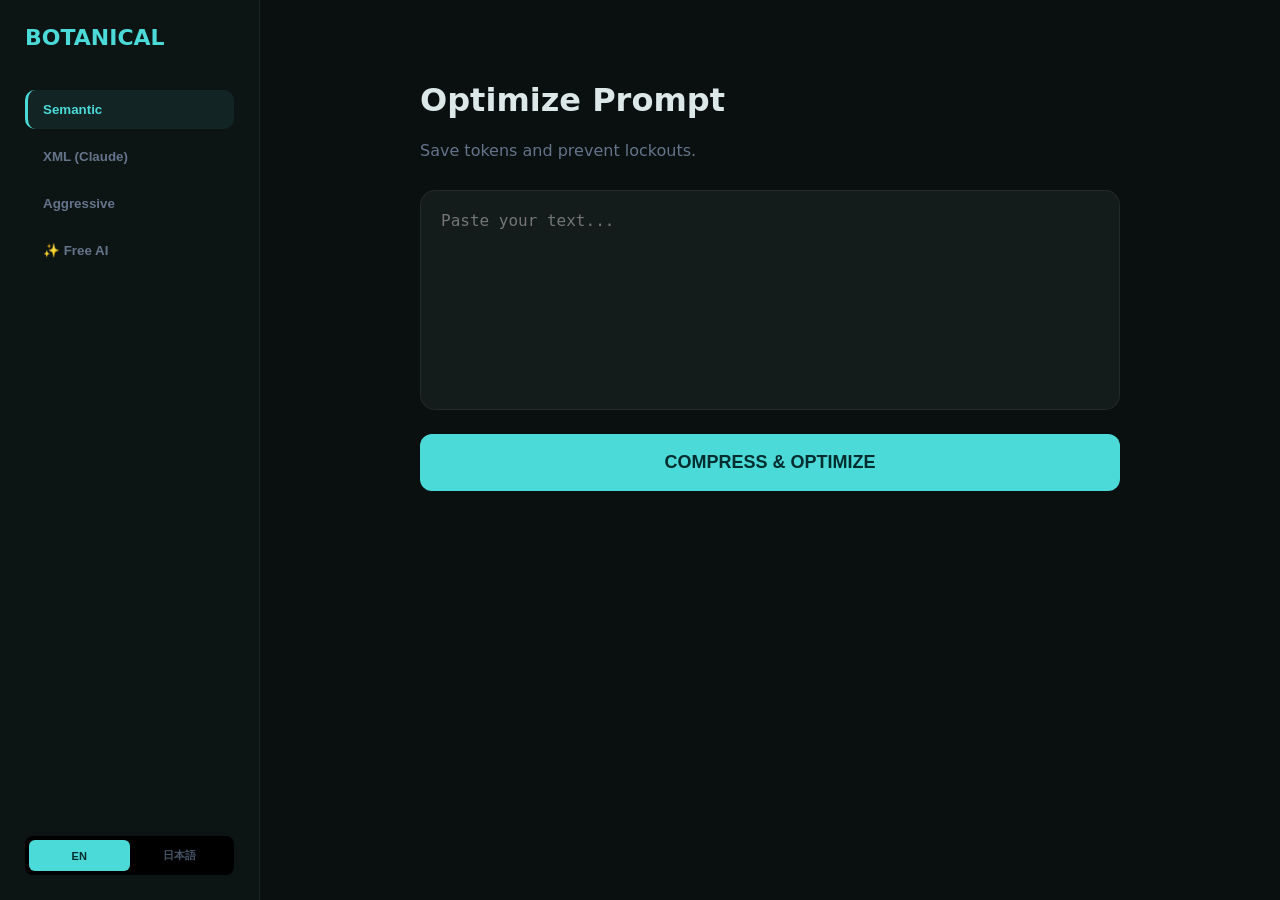
==== commit 1da4d8d3: "Update index.html" ====
--- a/index.html
+++ b/index.html
@@ -3,73 +3,114 @@
 <head>
     <meta charset="utf-8">
     <meta name="viewport" content="width=device-width, initial-scale=1.0">
-    <title>Botanical v6.1 | AI Integrated</title>
+    <title>Botanical v6.2 | Secure AI</title>
     <style>
         :root { --teal: #4bdad8; --bg: #0a0f0f; --card: #0d1414; --text: #dce8e7; }
-        body { margin: 0; font-family: system-ui, -apple-system, sans-serif; background: var(--bg); color: var(--text); display: flex; height: 100vh; overflow: hidden; }
-        
+        body { margin: 0; font-family: system-ui, sans-serif; background: var(--bg); color: var(--text); display: flex; height: 100vh; overflow: hidden; }
         aside { width: 260px; background: var(--card); border-right: 1px solid #ffffff10; display: flex; flex-direction: column; padding: 25px; box-sizing: border-box; }
-        .logo { font-size: 22px; font-weight: 900; color: var(--teal); margin-bottom: 40px; letter-spacing: -1px; }
-        
-        .nav-btn { background: none; border: none; color: #64748b; padding: 12px 15px; text-align: left; width: 100%; border-radius: 10px; cursor: pointer; font-weight: 600; margin-bottom: 8px; border-left: 3px solid transparent; transition: 0.2s; }
+        .logo { font-size: 22px; font-weight: 900; color: var(--teal); margin-bottom: 40px; }
+        .nav-btn { background: none; border: none; color: #64748b; padding: 12px 15px; text-align: left; width: 100%; border-radius: 10px; cursor: pointer; font-weight: 600; margin-bottom: 8px; border-left: 3px solid transparent; }
         .nav-btn.active { background: #4bdad815 !important; color: var(--teal) !important; border-left-color: var(--teal) !important; }
-
         .lang-box { display: flex; background: #000; padding: 4px; border-radius: 8px; margin-top: auto; }
-        .l-btn { flex: 1; background: none; border: none; color: #475569; padding: 8px; border-radius: 6px; font-size: 11px; font-weight: 800; cursor: pointer; }
-        .l-btn.active { background: var(--teal) !important; color: #002d2d !important; }
-
+        .l-btn { flex: 1; background: none; border: none; color: #475569; padding: 8px; font-size: 11px; font-weight: 800; cursor: pointer; }
+        .l-btn.active { background: var(--teal) !important; color: #002d2d !important; border-radius: 6px; }
         main { flex-grow: 1; padding: 60px; display: flex; flex-direction: column; align-items: center; overflow-y: auto; }
         .container { width: 100%; max-width: 700px; }
-        h1 { font-size: 32px; font-weight: 800; margin: 0 0 10px; }
-        
         textarea { width: 100%; height: 220px; background: #131b1b; border: 1px solid #ffffff10; border-radius: 15px; padding: 20px; color: #fff; font-size: 16px; outline: none; box-sizing: border-box; resize: none; }
-        textarea:focus { border-color: var(--teal); }
-        
-        .go-btn { width: 100%; background: var(--teal); color: #002d2d; border: none; padding: 18px; border-radius: 12px; font-size: 18px; font-weight: 800; cursor: pointer; margin-top: 20px; transition: 0.3s; }
-        .go-btn:hover { opacity: 0.9; transform: translateY(-1px); }
-
+        .go-btn { width: 100%; background: var(--teal); color: #002d2d; border: none; padding: 18px; border-radius: 12px; font-size: 18px; font-weight: 800; cursor: pointer; margin-top: 20px; }
         #results { margin-top: 30px; display: none; width: 100%; }
-        .out { background: #ffffff05; border: 1px solid #4bdad825; padding: 20px; border-radius: 15px; color: #bbf6f5; white-space: pre-wrap; margin-bottom: 20px; line-height: 1.5; }
+        .out { background: #ffffff05; border: 1px solid #4bdad825; padding: 20px; border-radius: 15px; color: #bbf6f5; white-space: pre-wrap; margin-bottom: 20px; }
         .stats { display: flex; gap: 15px; }
         .stat { flex: 1; background: #ffffff03; padding: 15px; border-radius: 12px; text-align: center; border: 1px solid #ffffff05; }
-        .label { display: block; font-size: 10px; font-weight: 800; color: #475569; margin-bottom: 5px; text-transform: uppercase; }
         .val { font-size: 20px; font-weight: 700; }
     </style>
 </head>
 <body>
-
     <aside>
         <div class="logo">BOTANICAL</div>
         <div style="flex-grow: 1;">
-            <button id="m-semantic" class="nav-btn active" onclick="setMode('semantic')">Semantic</button>
-            <button id="m-xml" class="nav-btn" onclick="setMode('xml')">XML (Claude)</button>
-            <button id="m-aggressive" class="nav-btn" onclick="setMode('aggressive')">Aggressive</button>
-            <button id="m-ai" class="nav-btn" onclick="setMode('free-ai')">✨ Free AI (Mistral)</button>
+            <button id="m-semantic" class="nav-btn active" onclick="setM('semantic')">Semantic</button>
+            <button id="m-xml" class="nav-btn" onclick="setM('xml')">XML (Claude)</button>
+            <button id="m-aggressive" class="nav-btn" onclick="setM('aggressive')">Aggressive</button>
+            <button id="m-ai" class="nav-btn" onclick="setM('free-ai')">✨ Free AI</button>
         </div>
-        
         <div class="lang-box">
-            <button id="l-en" class="l-btn active" onclick="setLang('en')">EN</button>
-            <button id="l-ja" class="l-btn" onclick="setLang('ja')">日本語</button>
+            <button id="l-en" class="l-btn active" onclick="setL('en')">EN</button>
+            <button id="l-ja" class="l-btn" onclick="setL('ja')">日本語</button>
         </div>
     </aside>
 
     <main>
         <div class="container">
-            <h1 id="h1-text">Optimize Prompt</h1>
-            <p id="p-text" style="color:#64748b; margin-bottom: 30px;">Compressing logic to save tokens and prevent lockouts.</p>
-            
-            <textarea id="input-box" placeholder="Paste your prompt here..."></textarea>
-            <button class="go-btn" id="btn-text" onclick="handleRun()">COMPRESS & OPTIMIZE</button>
-
+            <h1 id="t-h1">Optimize Prompt</h1>
+            <p id="t-p" style="color:#64748b; margin-bottom:30px;">Save tokens and prevent lockouts.</p>
+            <textarea id="input-box" placeholder="Paste your text..."></textarea>
+            <button class="go-btn" id="t-btn" onclick="handleRun()">COMPRESS & OPTIMIZE</button>
             <div id="results">
                 <div class="out" id="output-box"></div>
                 <div class="stats">
-                    <div class="stat"><span class="label" id="s1-text">Original</span><div class="val" id="v-old">0</div></div>
-                    <div class="stat"><span class="label" id="s2-text">Compressed</span><div class="val" id="v-new" style="color:var(--teal)">0</div></div>
+                    <div class="stat"><span style="font-size:10px">ORIGINAL</span><div class="val" id="v-old">0</div></div>
+                    <div class="stat"><span style="font-size:10px">COMPRESSED</span><div class="val" id="v-new" style="color:var(--teal)">0</div></div>
                 </div>
             </div>
         </div>
     </main>
 
     <script>
-        let current
+        let mode = 'semantic', lang = 'en';
+        const i18n = {
+            en: { h1: "Optimize Prompt", p: "Save tokens and prevent lockouts.", btn: "COMPRESS & OPTIMIZE" },
+            ja: { h1: "プロンプト最適化", p: "トークンを節約し制限を回避。", btn: "圧縮して実行" }
+        };
+
+        function setL(l) {
+            lang = l;
+            document.getElementById('l-en').classList.toggle('active', l === 'en');
+            document.getElementById('l-ja').classList.toggle('active', l === 'ja');
+            document.getElementById('t-h1').innerText = i18n[l].h1;
+            document.getElementById('t-p').innerText = i18n[l].p;
+            document.getElementById('t-btn').innerText = i18n[l].btn;
+        }
+
+        function setM(m) {
+            mode = m;
+            ['semantic', 'xml', 'aggressive', 'ai'].forEach(id => {
+                const el = document.getElementById('m-' + id);
+                if(el) el.classList.toggle('active', (id === m || (id === 'ai' && m === 'free-ai')));
+            });
+        }
+
+        async function handleRun() {
+            const raw = document.getElementById('input-box').value;
+            if(!raw) return;
+            const btn = document.getElementById('t-btn');
+            btn.innerText = "PROCESSING...";
+
+            let result = "";
+            if (mode === 'free-ai') {
+                try {
+                    const res = await fetch("/api/compress", {
+                        method: "POST",
+                        headers: { "Content-Type": "application/json" },
+                        body: JSON.stringify({ prompt: raw })
+                    });
+                    const data = await res.json();
+                    result = data.result || "Error in AI response.";
+                } catch { result = "API Error. Check Vercel Logs."; }
+            } else if (mode === 'aggressive') {
+                result = raw.replace(/\b(the|a|an|is|are|of|to|that|it|its|please|kindly)\b/gi, "").replace(/\s\s+/g, ' ').trim();
+            } else if (mode === 'xml') {
+                result = `<ctx>${raw.trim()}</ctx>\n<tsk>Execute</tsk>`;
+            } else {
+                result = `Task: ${raw.trim()}`;
+            }
+
+            btn.innerText = i18n[lang].btn;
+            document.getElementById('output-box').innerText = result;
+            document.getElementById('v-old').innerText = raw.length;
+            document.getElementById('v-new').innerText = result.length;
+            document.getElementById('results').style.display = 'block';
+        }
+    </script>
+</body>
+</html>
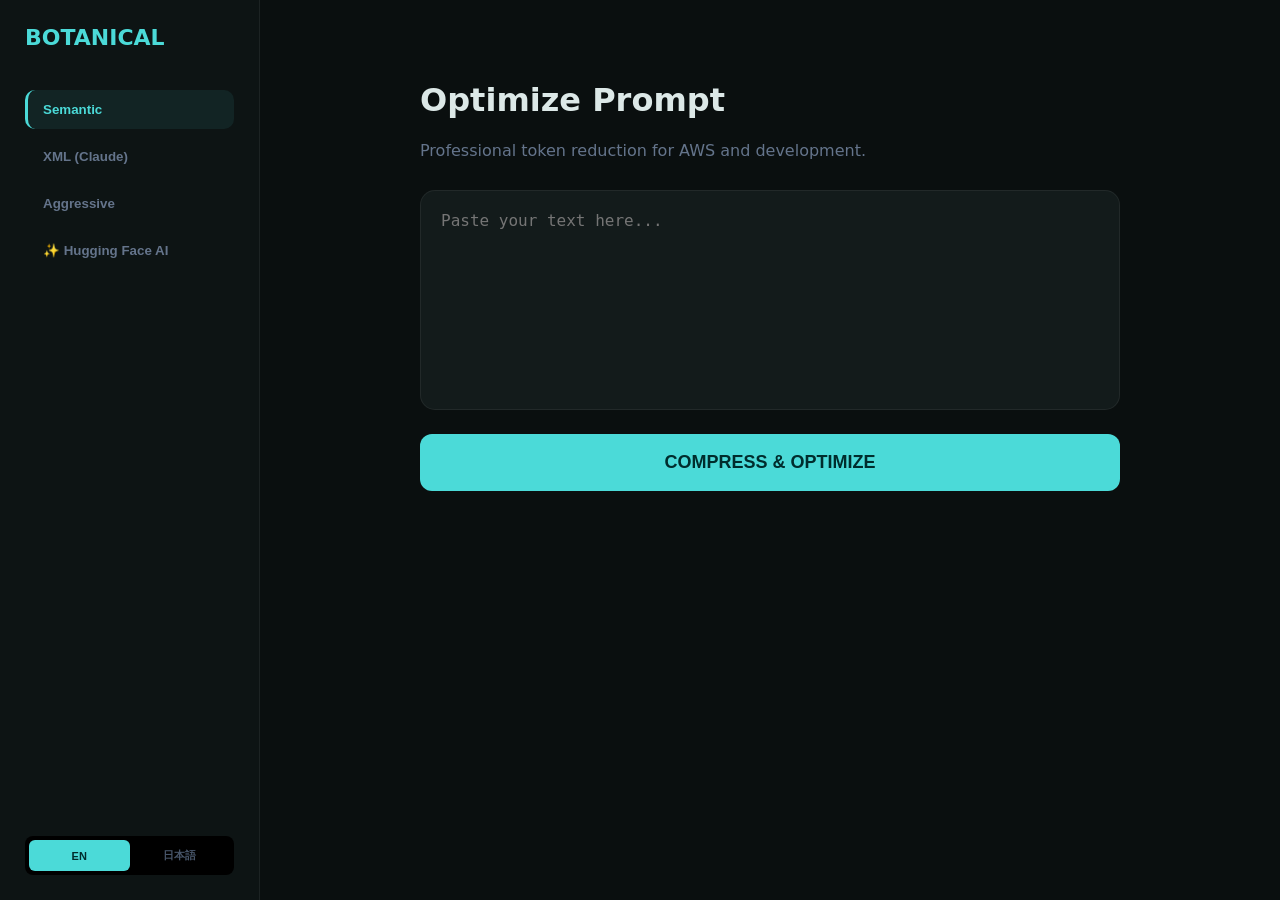
==== commit 16080e14: "Update index.html" ====
--- a/index.html
+++ b/index.html
@@ -3,23 +3,24 @@
 <head>
     <meta charset="utf-8">
     <meta name="viewport" content="width=device-width, initial-scale=1.0">
-    <title>Botanical v6.2 | Secure AI</title>
+    <title>Botanical | Hugging Face AI Edition</title>
     <style>
         :root { --teal: #4bdad8; --bg: #0a0f0f; --card: #0d1414; --text: #dce8e7; }
         body { margin: 0; font-family: system-ui, sans-serif; background: var(--bg); color: var(--text); display: flex; height: 100vh; overflow: hidden; }
         aside { width: 260px; background: var(--card); border-right: 1px solid #ffffff10; display: flex; flex-direction: column; padding: 25px; box-sizing: border-box; }
         .logo { font-size: 22px; font-weight: 900; color: var(--teal); margin-bottom: 40px; }
-        .nav-btn { background: none; border: none; color: #64748b; padding: 12px 15px; text-align: left; width: 100%; border-radius: 10px; cursor: pointer; font-weight: 600; margin-bottom: 8px; border-left: 3px solid transparent; }
+        .nav-btn { background: none; border: none; color: #64748b; padding: 12px 15px; text-align: left; width: 100%; border-radius: 10px; cursor: pointer; font-weight: 600; margin-bottom: 8px; border-left: 3px solid transparent; transition: 0.2s; }
         .nav-btn.active { background: #4bdad815 !important; color: var(--teal) !important; border-left-color: var(--teal) !important; }
         .lang-box { display: flex; background: #000; padding: 4px; border-radius: 8px; margin-top: auto; }
-        .l-btn { flex: 1; background: none; border: none; color: #475569; padding: 8px; font-size: 11px; font-weight: 800; cursor: pointer; }
-        .l-btn.active { background: var(--teal) !important; color: #002d2d !important; border-radius: 6px; }
+        .l-btn { flex: 1; background: none; border: none; color: #475569; padding: 8px; font-size: 11px; font-weight: 800; cursor: pointer; border-radius: 6px; }
+        .l-btn.active { background: var(--teal) !important; color: #002d2d !important; }
         main { flex-grow: 1; padding: 60px; display: flex; flex-direction: column; align-items: center; overflow-y: auto; }
         .container { width: 100%; max-width: 700px; }
-        textarea { width: 100%; height: 220px; background: #131b1b; border: 1px solid #ffffff10; border-radius: 15px; padding: 20px; color: #fff; font-size: 16px; outline: none; box-sizing: border-box; resize: none; }
-        .go-btn { width: 100%; background: var(--teal); color: #002d2d; border: none; padding: 18px; border-radius: 12px; font-size: 18px; font-weight: 800; cursor: pointer; margin-top: 20px; }
+        textarea { width: 100%; height: 220px; background: #131b1b; border: 1px solid #ffffff10; border-radius: 15px; padding: 20px; color: #fff; font-size: 16px; outline: none; box-sizing: border-box; resize: none; margin-bottom: 20px; }
+        .go-btn { width: 100%; background: var(--teal); color: #002d2d; border: none; padding: 18px; border-radius: 12px; font-size: 18px; font-weight: 800; cursor: pointer; transition: 0.3s; }
+        .go-btn:hover { filter: brightness(1.1); transform: translateY(-1px); }
         #results { margin-top: 30px; display: none; width: 100%; }
-        .out { background: #ffffff05; border: 1px solid #4bdad825; padding: 20px; border-radius: 15px; color: #bbf6f5; white-space: pre-wrap; margin-bottom: 20px; }
+        .out { background: #ffffff05; border: 1px solid #4bdad825; padding: 20px; border-radius: 15px; color: #bbf6f5; white-space: pre-wrap; margin-bottom: 20px; font-family: monospace; }
         .stats { display: flex; gap: 15px; }
         .stat { flex: 1; background: #ffffff03; padding: 15px; border-radius: 12px; text-align: center; border: 1px solid #ffffff05; }
         .val { font-size: 20px; font-weight: 700; }
@@ -29,65 +30,65 @@
     <aside>
         <div class="logo">BOTANICAL</div>
         <div style="flex-grow: 1;">
-            <button id="m-semantic" class="nav-btn active" onclick="setM('semantic')">Semantic</button>
-            <button id="m-xml" class="nav-btn" onclick="setM('xml')">XML (Claude)</button>
-            <button id="m-aggressive" class="nav-btn" onclick="setM('aggressive')">Aggressive</button>
-            <button id="m-ai" class="nav-btn" onclick="setM('free-ai')">✨ Free AI</button>
+            <button id="m-semantic" class="nav-btn active" onclick="setMode('semantic')">Semantic</button>
+            <button id="m-xml" class="nav-btn" onclick="setMode('xml')">XML (Claude)</button>
+            <button id="m-aggressive" class="nav-btn" onclick="setMode('aggressive')">Aggressive</button>
+            <button id="m-hf" class="nav-btn" onclick="setMode('hf-ai')">✨ Hugging Face AI</button>
         </div>
         <div class="lang-box">
-            <button id="l-en" class="l-btn active" onclick="setL('en')">EN</button>
-            <button id="l-ja" class="l-btn" onclick="setL('ja')">日本語</button>
+            <button id="l-en" class="l-btn active" onclick="setLang('en')">EN</button>
+            <button id="l-ja" class="l-btn" onclick="setLang('ja')">日本語</button>
         </div>
     </aside>
 
     <main>
         <div class="container">
-            <h1 id="t-h1">Optimize Prompt</h1>
-            <p id="t-p" style="color:#64748b; margin-bottom:30px;">Save tokens and prevent lockouts.</p>
-            <textarea id="input-box" placeholder="Paste your text..."></textarea>
-            <button class="go-btn" id="t-btn" onclick="handleRun()">COMPRESS & OPTIMIZE</button>
+            <h1 id="h1-text">Optimize Prompt</h1>
+            <p id="p-text" style="color:#64748b; margin-bottom: 30px;">Professional token reduction for AWS and development.</p>
+            <textarea id="input-box" placeholder="Paste your text here..."></textarea>
+            <button class="go-btn" id="btn-text" onclick="handleRun()">COMPRESS & OPTIMIZE</button>
             <div id="results">
                 <div class="out" id="output-box"></div>
                 <div class="stats">
-                    <div class="stat"><span style="font-size:10px">ORIGINAL</span><div class="val" id="v-old">0</div></div>
-                    <div class="stat"><span style="font-size:10px">COMPRESSED</span><div class="val" id="v-new" style="color:var(--teal)">0</div></div>
+                    <div class="stat"><span style="font-size:10px; color:#475569;">ORIGINAL</span><div class="val" id="v-old">0</div></div>
+                    <div class="stat"><span style="font-size:10px; color:#475569;">COMPRESSED</span><div class="val" id="v-new" style="color:var(--teal)">0</div></div>
                 </div>
             </div>
         </div>
     </main>
 
     <script>
-        let mode = 'semantic', lang = 'en';
-        const i18n = {
-            en: { h1: "Optimize Prompt", p: "Save tokens and prevent lockouts.", btn: "COMPRESS & OPTIMIZE" },
-            ja: { h1: "プロンプト最適化", p: "トークンを節約し制限を回避。", btn: "圧縮して実行" }
+        let currentMode = 'semantic', currentLang = 'en';
+        const texts = {
+            en: { h1: "Optimize Prompt", p: "Professional token reduction for AWS and development.", btn: "COMPRESS & OPTIMIZE" },
+            ja: { h1: "プロンプト最適化", p: "AWSと開発向けの高度なトークン削減。", btn: "圧縮して実行" }
         };
 
-        function setL(l) {
-            lang = l;
+        function setLang(l) {
+            currentLang = l;
             document.getElementById('l-en').classList.toggle('active', l === 'en');
             document.getElementById('l-ja').classList.toggle('active', l === 'ja');
-            document.getElementById('t-h1').innerText = i18n[l].h1;
-            document.getElementById('t-p').innerText = i18n[l].p;
-            document.getElementById('t-btn').innerText = i18n[l].btn;
+            document.getElementById('h1-text').innerText = texts[l].h1;
+            document.getElementById('p-text').innerText = texts[l].p;
+            document.getElementById('btn-text').innerText = texts[l].btn;
         }
 
-        function setM(m) {
-            mode = m;
-            ['semantic', 'xml', 'aggressive', 'ai'].forEach(id => {
+        function setMode(m) {
+            currentMode = m;
+            ['semantic', 'xml', 'aggressive', 'hf'].forEach(id => {
                 const el = document.getElementById('m-' + id);
-                if(el) el.classList.toggle('active', (id === m || (id === 'ai' && m === 'free-ai')));
+                if(el) el.classList.toggle('active', (id === m || (id === 'hf' && m === 'hf-ai')));
             });
         }
 
         async function handleRun() {
-            const raw = document.getElementById('input-box').value;
+            const raw = document.getElementById('input-box').value.trim();
             if(!raw) return;
-            const btn = document.getElementById('t-btn');
-            btn.innerText = "PROCESSING...";
+            const btn = document.getElementById('btn-text');
+            btn.innerText = "AI PROCESSING...";
 
             let result = "";
-            if (mode === 'free-ai') {
+            if (currentMode === 'hf-ai') {
                 try {
                     const res = await fetch("/api/compress", {
                         method: "POST",
@@ -95,17 +96,17 @@
                         body: JSON.stringify({ prompt: raw })
                     });
                     const data = await res.json();
-                    result = data.result || "Error in AI response.";
-                } catch { result = "API Error. Check Vercel Logs."; }
-            } else if (mode === 'aggressive') {
-                result = raw.replace(/\b(the|a|an|is|are|of|to|that|it|its|please|kindly)\b/gi, "").replace(/\s\s+/g, ' ').trim();
-            } else if (mode === 'xml') {
-                result = `<ctx>${raw.trim()}</ctx>\n<tsk>Execute</tsk>`;
+                    result = data.result || "AI Response Error.";
+                } catch { result = "Check Vercel Environment Variables."; }
+            } else if (currentMode === 'aggressive') {
+                result = raw.replace(/\b(the|a|an|is|are|of|to|that|it|its|please|kindly|could|would)\b/gi, "").replace(/\s\s+/g, ' ').trim();
+            } else if (currentMode === 'xml') {
+                result = `<ctx>${raw}</ctx>\n<tsk>Do</tsk>`;
             } else {
-                result = `Task: ${raw.trim()}`;
+                result = `Task: ${raw}`;
             }
 
-            btn.innerText = i18n[lang].btn;
+            btn.innerText = texts[currentLang].btn;
             document.getElementById('output-box').innerText = result;
             document.getElementById('v-old').innerText = raw.length;
             document.getElementById('v-new').innerText = result.length;
